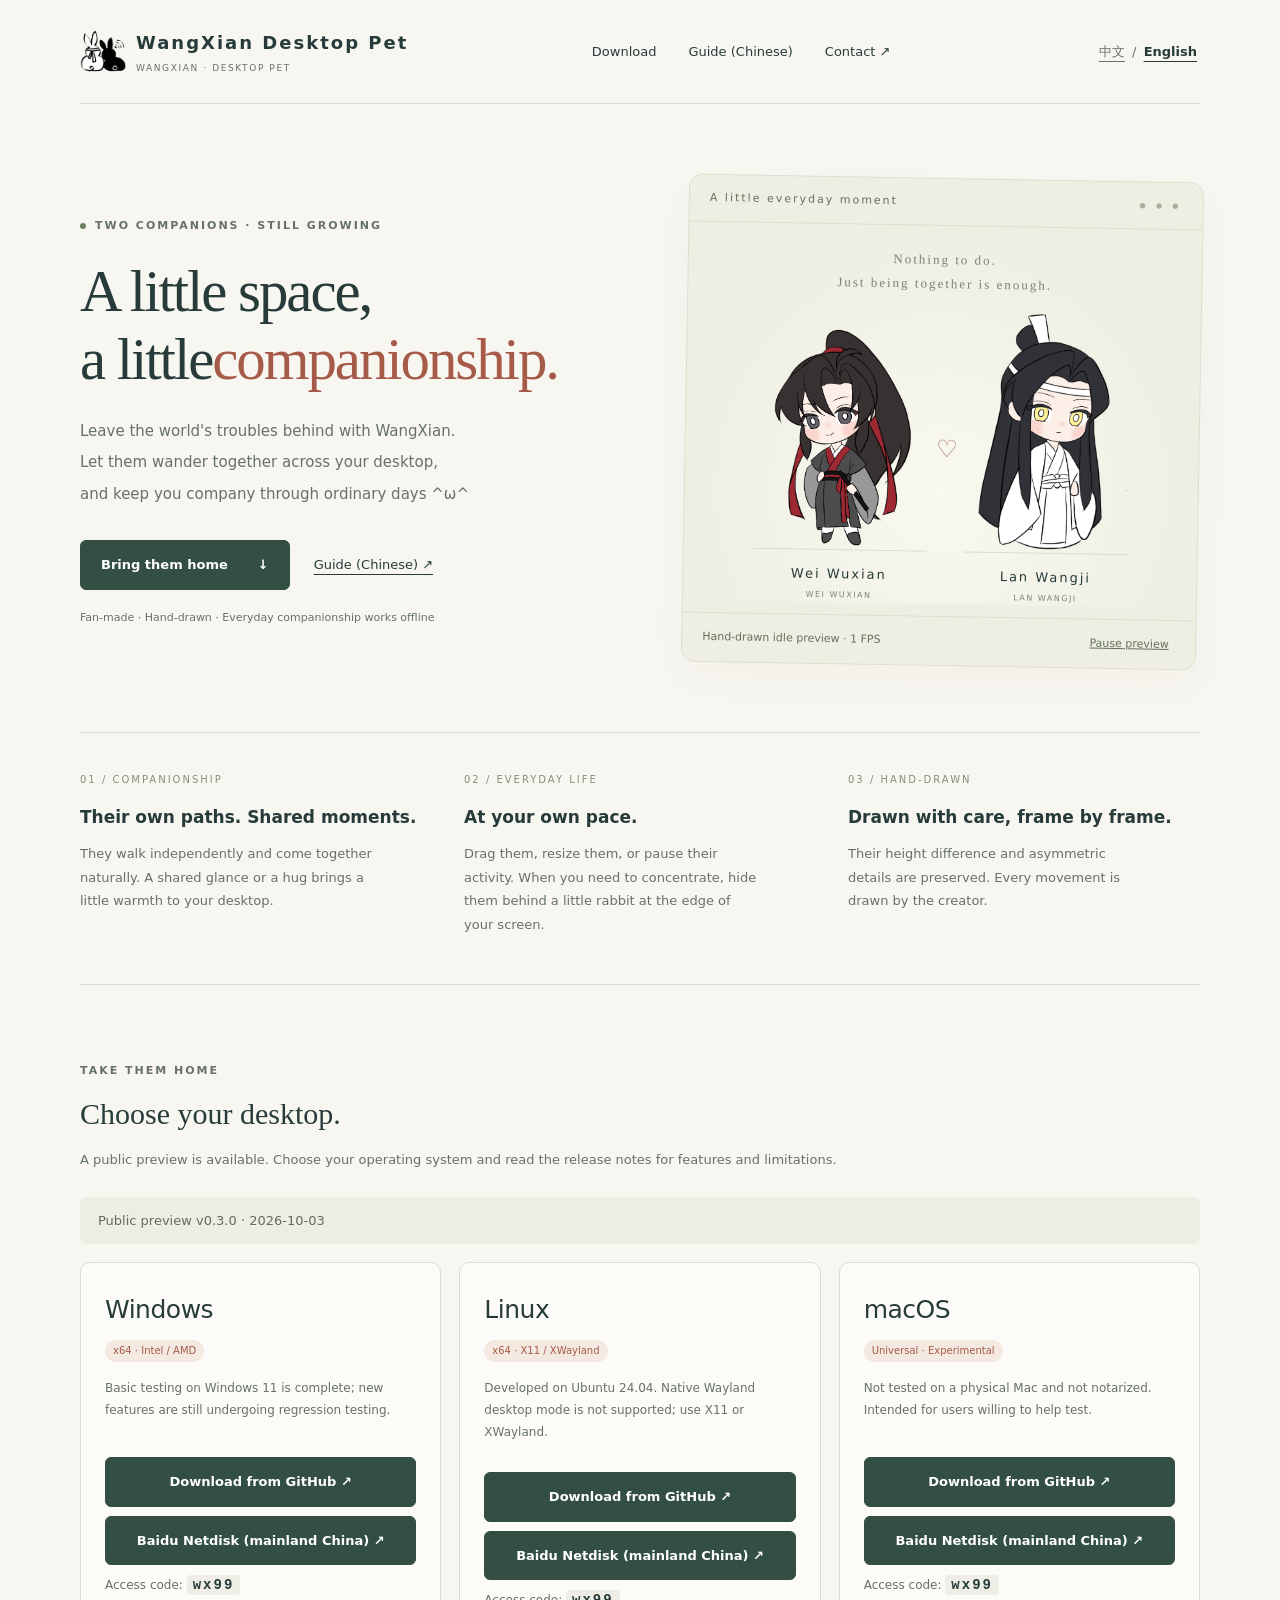
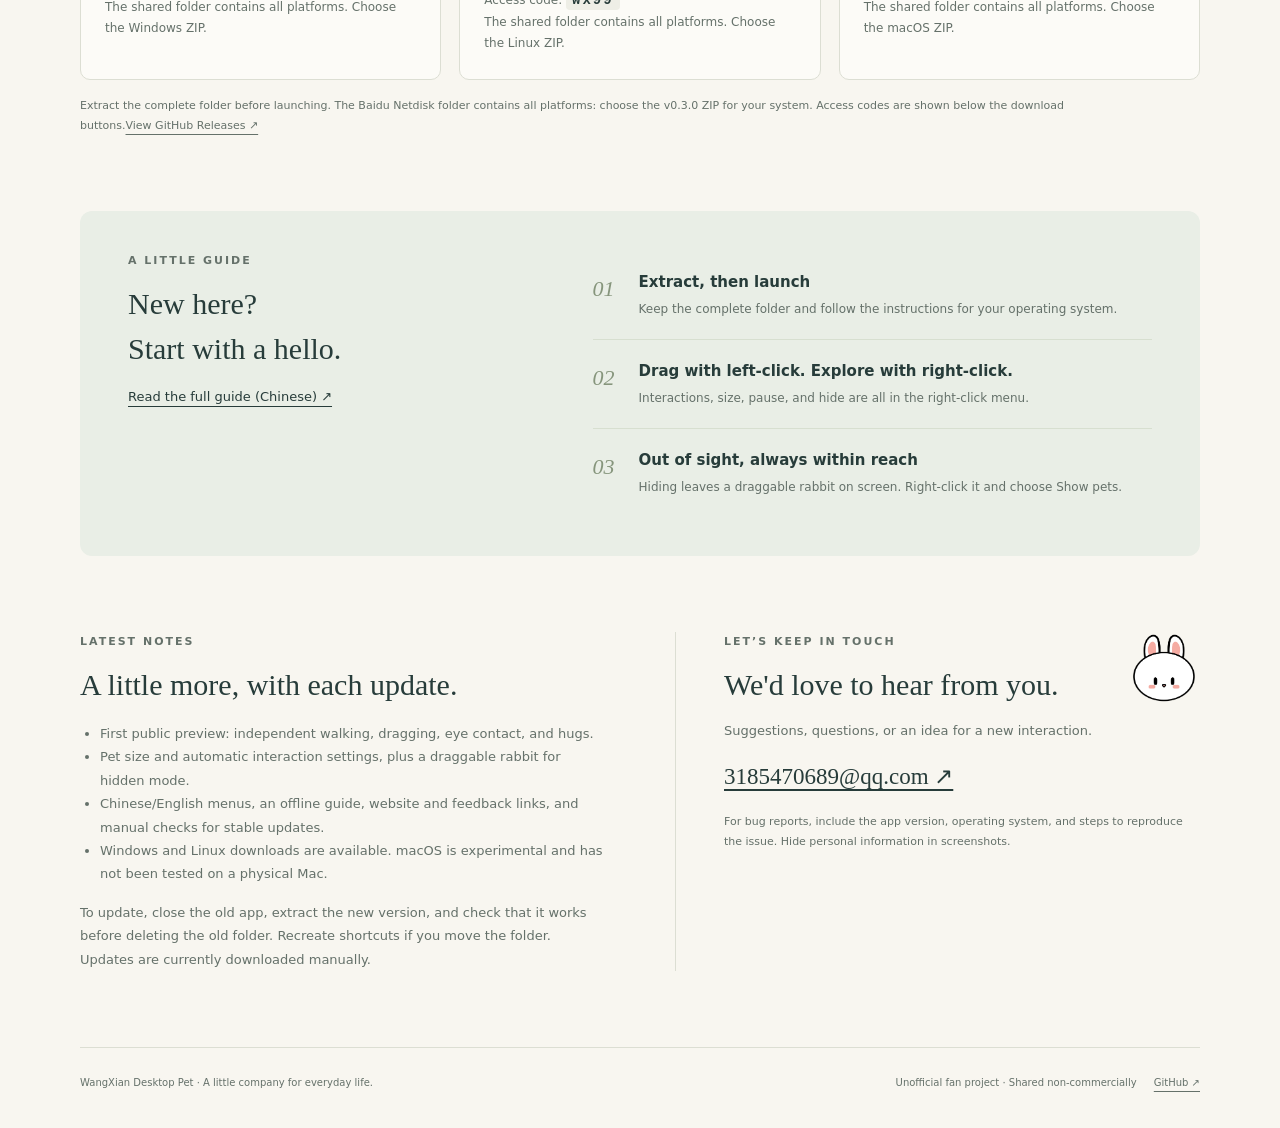
==== website/en.html @ 224c9ecf "Add english version of the index page" ====
<!doctype html>
<html lang="en">
    <head>
        <meta charset="utf-8">
        <meta name="viewport" content="width=device-width,initial-scale=1">
        <meta name="description" content="Hand-drawn Wei Wuxian and Lan Wangji companions for your desktop. Downloads, guides, and release information.">
        <meta name="theme-color" content="#f8f6f0">
        <title>WangXian Desktop Pet · A little corner of everyday life</title>
        <link rel="icon" href="images/icon.png">
        <link rel="stylesheet" href="style.css">
        <script src="language.js"></script>
    </head>
<body>
    <a class="skip" href="#main">Skip to content</a>
    <header class="top"><a class="brand" href="./">
        <img src="images/icon.png" width="40" height="40" alt="">
        <span>WangXian Desktop Pet<small>WANGXIAN · DESKTOP PET</small></span></a>
        <nav aria-label="Main navigation">
            <a href="#download">Download</a>
            <a href="guide.html">Guide (Chinese)</a>
            <a href="#contact">Contact <span aria-hidden="true">↗</span></a>
        </nav>
        <div class="language-switch" aria-label="Language"><a href="index.html?lang=zh" lang="zh-CN" data-language="zh">中文</a><span aria-hidden="true"> / </span><a href="en.html?lang=en" lang="en" data-language="en">English</a></div>
    </header>
<main id="main">
    <section class="hero">
        <div class="intro">
            <div class="eyebrow"><span class="dot"></span> TWO COMPANIONS · STILL GROWING</div>
            <h1>A little space,<br>a little<span class="accent">companionship.</span></h1>
            <p class="lead">Leave the world's troubles behind with WangXian.<br>Let them wander together across your desktop,<br>and keep you company through ordinary days ^ω^</p>
            <div class="actions">
                <a class="button primary" href="#download">Bring them home <span aria-hidden="true">↓</span></a>
                <a class="textlink" href="guide.html">Guide (Chinese) ↗</a>
            </div>
            <p class="fine">Fan-made · Hand-drawn · Everyday companionship works offline</p>
    </div>
<div class="scene"><div class="scene-top"><span>A little everyday moment</span><span class="scene-dots" aria-hidden="true">● ● ●</span></div><div class="scene-content"><p class="scene-note">Nothing to do.<br>Just being together is enough.</p><div class="pets" aria-label="Hand-drawn idle preview of Wei Wuxian and Lan Wangji, one frame per second"><figure><div class="frames"><img class="first" src="images/wwx-1.png" alt="Wei Wuxian" width="517" height="713"><img class="second" src="images/wwx-2.png" alt="" width="517" height="713" aria-hidden="true"></div><figcaption>Wei Wuxian<span>WEI WUXIAN</span></figcaption></figure><span class="pet-heart" aria-hidden="true">♡</span><figure><div class="frames"><img class="first" src="images/lwj-1.png" alt="Lan Wangji" width="487" height="713"><img class="second" src="images/lwj-2.png" alt="" width="487" height="713" aria-hidden="true"></div><figcaption>Lan Wangji<span>LAN WANGJI</span></figcaption></figure></div></div><div class="scene-bottom"><span>Hand-drawn idle preview · 1 FPS</span><button id="motion" type="button" hidden aria-pressed="false">Pause preview</button></div></div></section>
<section class="moments" aria-label="Pet features"><article><span class="number">01 / COMPANIONSHIP</span><h2>Their own paths. Shared moments.</h2><p>They walk independently and come together naturally. A shared glance or a hug brings a little warmth to your desktop.</p></article><article><span class="number">02 / EVERYDAY LIFE</span><h2>At your own pace.</h2><p>Drag them, resize them, or pause their activity. When you need to concentrate, hide them behind a little rabbit at the edge of your screen.</p></article><article><span class="number">03 / HAND-DRAWN</span><h2>Drawn with care, frame by frame.</h2><p>Their height difference and asymmetric details are preserved. Every movement is drawn by the creator.</p></article></section>
<section class="downloads" id="download"><div class="section-heading"><div class="eyebrow">TAKE THEM HOME</div><h2>Choose your desktop.</h2><p>A public preview is available. Choose your operating system and read the release notes for features and limitations.</p></div><div class="release-note">Public preview v0.3.0 · 2026-10-03</div><div class="platforms"><article class="platform"><h3 class="os">Windows</h3><span class="tag">x64 · Intel / AMD</span><p>Basic testing on Windows 11 is complete; new features are still undergoing regression testing.</p><a class="button primary" href="https://github.com/TofuPudding-w/wx_desktop_pet/releases/download/v0.3.0/CPPet-v0.3.0-Windows-x64.zip">Download from GitHub ↗</a><a class="button primary" href="https://pan.baidu.com/s/14T8eeQBAOt8i5yLyN1kIDw?pwd=wx99">Baidu Netdisk (mainland China) ↗</a><div class="mirror-details">Access code: <strong>wx99</strong><br>The shared folder contains all platforms. Choose the Windows ZIP.</div></article><article class="platform"><h3 class="os">Linux</h3><span class="tag">x64 · X11 / XWayland</span><p>Developed on Ubuntu 24.04. Native Wayland desktop mode is not supported; use X11 or XWayland.</p><a class="button primary" href="https://github.com/TofuPudding-w/wx_desktop_pet/releases/download/v0.3.0/CPPet-v0.3.0-Linux-x64.zip">Download from GitHub ↗</a><a class="button primary" href="https://pan.baidu.com/s/14T8eeQBAOt8i5yLyN1kIDw?pwd=wx99">Baidu Netdisk (mainland China) ↗</a><div class="mirror-details">Access code: <strong>wx99</strong><br>The shared folder contains all platforms. Choose the Linux ZIP.</div></article><article class="platform"><h3 class="os">macOS</h3><span class="tag">Universal · Experimental</span><p>Not tested on a physical Mac and not notarized. Intended for users willing to help test.</p><a class="button primary" href="https://github.com/TofuPudding-w/wx_desktop_pet/releases/download/v0.3.0/CPPet-v0.3.0-macOS-Universal-EXPERIMENTAL.zip">Download from GitHub ↗</a><a class="button primary" href="https://pan.baidu.com/s/14T8eeQBAOt8i5yLyN1kIDw?pwd=wx99">Baidu Netdisk (mainland China) ↗</a><div class="mirror-details">Access code: <strong>wx99</strong><br>The shared folder contains all platforms. Choose the macOS ZIP.</div></article></div><p class="download-note">Extract the complete folder before launching. The Baidu Netdisk folder contains all platforms: choose the v0.3.0 ZIP for your system. Access codes are shown below the download buttons.<a href="https://github.com/TofuPudding-w/wx_desktop_pet/releases">View GitHub Releases ↗</a></p></section>
<section class="guide-block"><div><div class="eyebrow">A LITTLE GUIDE</div><h2>New here?<br>Start with a hello.</h2><a class="textlink" href="guide.html">Read the full guide (Chinese) ↗</a></div><ol><li><span>01</span><div><h3>Extract, then launch</h3><p>Keep the complete folder and follow the instructions for your operating system.</p></div></li><li><span>02</span><div><h3>Drag with left-click. Explore with right-click.</h3><p>Interactions, size, pause, and hide are all in the right-click menu.</p></div></li><li><span>03</span><div><h3>Out of sight, always within reach</h3><p>Hiding leaves a draggable rabbit on screen. Right-click it and choose Show pets.</p></div></li></ol></section>
<section class="bottom-grid"><div class="updates"><div class="eyebrow">LATEST NOTES</div><h2>A little more, with each update.</h2><ul><li>First public preview: independent walking, dragging, eye contact, and hugs.</li><li>Pet size and automatic interaction settings, plus a draggable rabbit for hidden mode.</li><li>Chinese/English menus, an offline guide, website and feedback links, and manual checks for stable updates.</li><li>Windows and Linux downloads are available. macOS is experimental and has not been tested on a physical Mac.</li></ul><p>To update, close the old app, extract the new version, and check that it works before deleting the old folder. Recreate shortcuts if you move the folder. Updates are currently downloaded manually.</p></div><div class="contact" id="contact"><img src="images/hiding_icon.png" width="72" height="72" alt="Little rabbit"><div class="eyebrow">LET’S KEEP IN TOUCH</div><h2>We'd love to hear from you.</h2><p>Suggestions, questions, or an idea for a new interaction.</p><a class="email" href="mailto:3185470689@qq.com">3185470689@qq.com ↗</a><p class="fine">For bug reports, include the app version, operating system, and steps to reproduce the issue. Hide personal information in screenshots.</p></div></section></main>
<footer><span>WangXian Desktop Pet · A little company for everyday life.</span><span>Unofficial fan project · Shared non-commercially <a href="https://github.com/TofuPudding-w/wx_desktop_pet">GitHub ↗</a></span></footer><script src="site.js" defer></script></body></html>
---- website/style.css ----
@charset "UTF-8";
:root{--paper:#f8f6f0;--ink:#273c3a;--muted:#65716a;--line:#dcded3;--green:#334e43;--red:#a65b49}*{box-sizing:border-box}html{scroll-behavior:smooth;scroll-padding-top:24px}body{margin:0;background:var(--paper);color:var(--ink);font:15px/1.8 system-ui,-apple-system,"Microsoft YaHei",sans-serif}a{color:inherit;text-underline-offset:5px}button{font:inherit}a,button{-webkit-tap-highlight-color:transparent}a:focus-visible,button:focus-visible,summary:focus-visible{outline:3px solid var(--red);outline-offset:5px}.skip{position:absolute;top:-100px;padding:10px;background:white;z-index:10}.skip:focus{top:5px}.top,main,footer{max-width:1120px;margin:auto}.top{height:104px;display:flex;align-items:center;justify-content:space-between;border-bottom:1px solid var(--line)}.brand{display:flex;gap:10px;align-items:center;text-decoration:none;font-weight:700;font-size:18px;letter-spacing:2px}.brand small{display:block;font-size:9px;letter-spacing:1.6px;font-weight:500;color:var(--muted)}.brand img{object-fit:contain;width:46px;height:46px}nav{display:flex;gap:32px;font-size:13px}nav a{text-decoration:none}.hero{display:grid;grid-template-columns:1.06fr 1fr;gap:60px;align-items:center;padding:74px 0 66px}.eyebrow{font-size:11px;letter-spacing:2px;font-weight:650;color:var(--muted);display:flex;gap:9px;align-items:center}.dot{width:6px;height:6px;background:#6d8160;border-radius:50%}h1,h2,h3,p{margin:0}h1{font-family:"Noto Serif CJK SC","Songti SC",SimSun,serif;font-weight:500;font-size:clamp(36px,4.6vw,60px);line-height:1.35;letter-spacing:2px;margin:22px 0}.accent{color:var(--red)}.lead{color:var(--muted);line-height:2.1;font-size:15px}.actions{display:flex;align-items:center;gap:24px;margin:30px 0 18px}.button{display:flex;justify-content:center;align-items:center;gap:30px;padding:12px 20px;border-radius:6px;border:1px solid var(--line);text-decoration:none;font-size:13px;font-weight:600}.primary{background:var(--green);color:#fff;border-color:var(--green)}.primary:hover{background:#446353}.textlink{font-size:13px}.fine{font-size:11px;color:var(--muted)}.scene{background:#eeeee3;border:1px solid #dedfce;border-radius:14px;overflow:hidden;box-shadow:0 16px 40px #34452b08;transform:rotate(1deg)}.scene-top,.scene-bottom{display:flex;align-items:center;justify-content:space-between;padding:13px 20px;font-size:11px;color:#64725e}.scene-top{border-bottom:1px solid #dedfce;letter-spacing:2px}.scene-dots{font-size:7px;letter-spacing:4px;color:#a6af98}.scene-content{padding:22px 20px 0;background:radial-gradient(ellipse at 50% 70%,#f9f9f0 0%,transparent 70%)}.scene-note{text-align:center;font-family:SimSun,serif;color:#798370;font-size:13px;line-height:1.9;letter-spacing:2px}.pets{display:flex;justify-content:center;align-items:center;gap:8px;margin:14px auto 12px}.pets figure{margin:0;min-width:0}.frames{position:relative;height:240px}.frames img{display:block;height:100%;width:auto;max-width:none}.frames .second{position:absolute;inset:0;opacity:0;animation:second 2s steps(1,end) infinite}.frames .first{animation:first 2s steps(1,end) infinite}.pets figcaption{text-align:center;font-size:13px;letter-spacing:2px;border-top:1px solid #d9decd;padding-top:12px}.pets figcaption span{display:block;font-size:8px;letter-spacing:1.5px;color:#7c8575;margin-top:2px}.pet-heart{align-self:center;color:#ad7968;font-size:24px;padding-bottom:15px}.scene-bottom{border-top:1px solid #dedfce}.scene-bottom button{background:transparent;border:0;color:inherit;text-decoration:underline;cursor:pointer;font-size:11px}@keyframes first{0%,100%{opacity:1}50%{opacity:0}}@keyframes second{0%,100%{opacity:0}50%{opacity:1}}.paused .frames img{animation-play-state:paused}.moments{display:grid;grid-template-columns:repeat(3,1fr);gap:32px;padding:32px 0 48px;border-top:1px solid var(--line);border-bottom:1px solid var(--line)}.number{font-size:10px;letter-spacing:2px;color:#869079}.moments h2{font-size:17px;font-weight:550;margin:10px 0}.moments p{font-size:13px;color:var(--muted);max-width:295px}.downloads{padding:76px 0}.section-heading h2,.guide-block h2,.bottom-grid h2{font-size:30px;font-family:"Noto Serif CJK SC",SimSun,serif;font-weight:500;line-height:1.5;margin:10px 0 12px}.section-heading p{font-size:13px;color:var(--muted)}.release-note{display:flex;gap:14px;align-items:center;background:#eeede4;padding:12px 18px;border-radius:6px;margin:26px 0 18px;font-size:13px;color:#636d5c}.platforms{display:grid;grid-template-columns:repeat(3,1fr);gap:18px}.platform{border:1px solid var(--line);border-radius:10px;padding:24px;background:#fcfbf7;display:flex;flex-direction:column}.platform .os{font-size:25px;font-weight:500;letter-spacing:-.5px}.platform .tag{font-size:10px;color:var(--red);background:#f4e9e1;align-self:flex-start;padding:2px 8px;border-radius:20px;margin:8px 0}.platform p{color:var(--muted);font-size:12px;min-height:50px;margin:8px 0 20px}.platform .button{margin-top:9px}.unavailable{color:#737b70;background:#eeeee6;cursor:default}.download-note{font-size:11px;color:var(--muted);margin-top:16px}.download-note a{white-space:nowrap}.guide-block{display:grid;grid-template-columns:1fr 1.4fr;gap:65px;padding:40px 48px;background:#e9eee6;border-radius:12px}.guide-block ol{padding:0;margin:0;list-style:none}.guide-block li{display:flex;gap:24px;padding:18px 0;border-bottom:1px solid #d7dfd0}.guide-block li:last-child{border:0}.guide-block li>span{font-family:Georgia,serif;font-style:italic;color:#86957c;font-size:22px}.guide-block h3{font-size:15px;font-weight:550}.guide-block p{font-size:12px;color:var(--muted);margin-top:3px}.bottom-grid{display:grid;grid-template-columns:1fr 1fr;gap:70px;padding:76px 0}.bottom-grid p,.bottom-grid li{font-size:13px;color:var(--muted)}.updates ul{padding-left:20px}.contact{border-left:1px solid var(--line);padding-left:48px;position:relative}.contact img{float:right;object-fit:contain}.email{display:inline-block;margin:14px 0;font-family:Georgia,serif;font-size:23px}.contact .fine{font-size:11px}footer{padding:26px 0 36px;display:flex;justify-content:space-between;border-top:1px solid var(--line);font-size:10px;color:var(--muted)}footer a{margin-left:14px}@media(min-width:1500px){.hero{padding-top:90px;padding-bottom:86px}}@media(max-width:1190px){.top,main,footer{margin-left:32px;margin-right:32px}.hero{gap:30px}.frames{height:210px}.actions{gap:14px}}@media(max-width:760px){.top,main,footer{margin-left:20px;margin-right:20px}.top{height:86px}.brand{font-size:16px}.brand small{font-size:7px}nav{gap:16px;font-size:12px}nav a:last-child{display:none}.hero{grid-template-columns:1fr;gap:36px;padding:40px 0}h1{font-size:45px}.scene{transform:none;max-width:480px;width:100%;margin:auto}.frames{height:clamp(138px,45vw,210px)}.pets{gap:6px}.pet-heart{font-size:18px}.moments{grid-template-columns:1fr;gap:23px;padding:28px 0}.moments p{max-width:none}.moments h2{margin:5px 0}.downloads{padding:45px 0}.platforms{grid-template-columns:1fr}.platform{padding:22px}.platform p{min-height:0;margin:5px 0 12px}.guide-block{grid-template-columns:1fr;gap:18px;padding:26px}.guide-block h2 br{display:none}.bottom-grid{grid-template-columns:1fr;gap:32px;padding:44px 0}.contact{border-left:0;border-top:1px solid var(--line);padding:30px 0 0}footer{display:block}footer span{display:block;margin:6px 0}}@media(max-width:370px){.actions{flex-wrap:wrap}h1{font-size:39px}}@media(prefers-reduced-motion:reduce){html{scroll-behavior:auto}.frames img{animation:none!important}.frames .second{opacity:0}.frames .first{opacity:1}}

.mirror-details{font-size:12px;color:var(--muted);line-height:1.8;margin-top:10px}.mirror-details strong{font:600 14px ui-monospace,monospace;letter-spacing:2px;color:var(--ink);background:#eeeee6;padding:2px 6px;border-radius:4px}

.language-switch{font-size:13px;white-space:nowrap;margin-left:22px;color:var(--muted)}
.language-switch a{padding:7px 3px;display:inline-block}.language-switch a[aria-current="page"]{color:var(--ink);font-weight:700;text-decoration:underline;text-underline-offset:5px}
html[lang="en"] h1{font-size:clamp(36px,4.6vw,62px);line-height:1.15;letter-spacing:-.035em}
html[lang="en"] .platform .button{white-space:normal;text-align:center}
@media(max-width:760px){.top{height:auto;min-height:100px;flex-wrap:wrap;padding-top:16px;padding-bottom:12px;gap:10px}.top nav{margin-left:auto}.language-switch{flex-basis:100%;margin:0;text-align:right}html[lang="en"] .brand{font-size:14px}html[lang="en"] .section-heading h2{font-size:30px}}
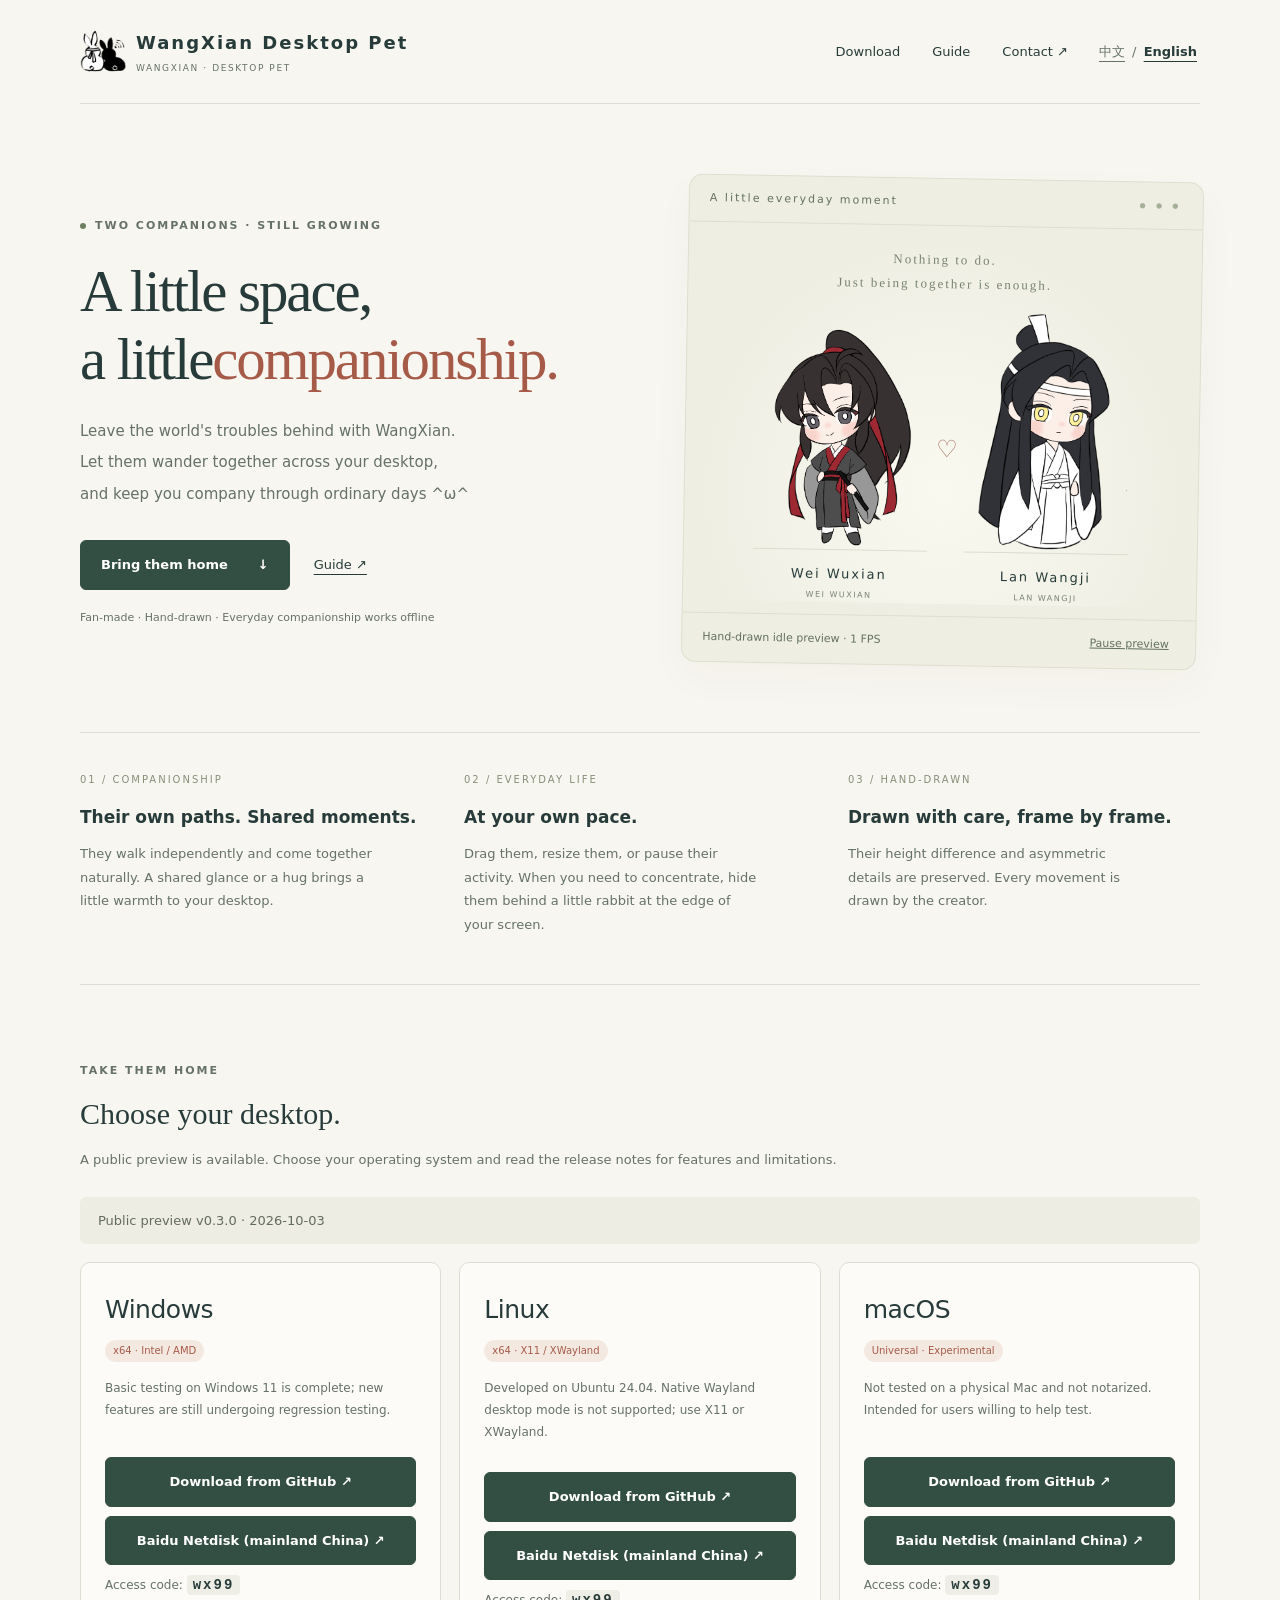
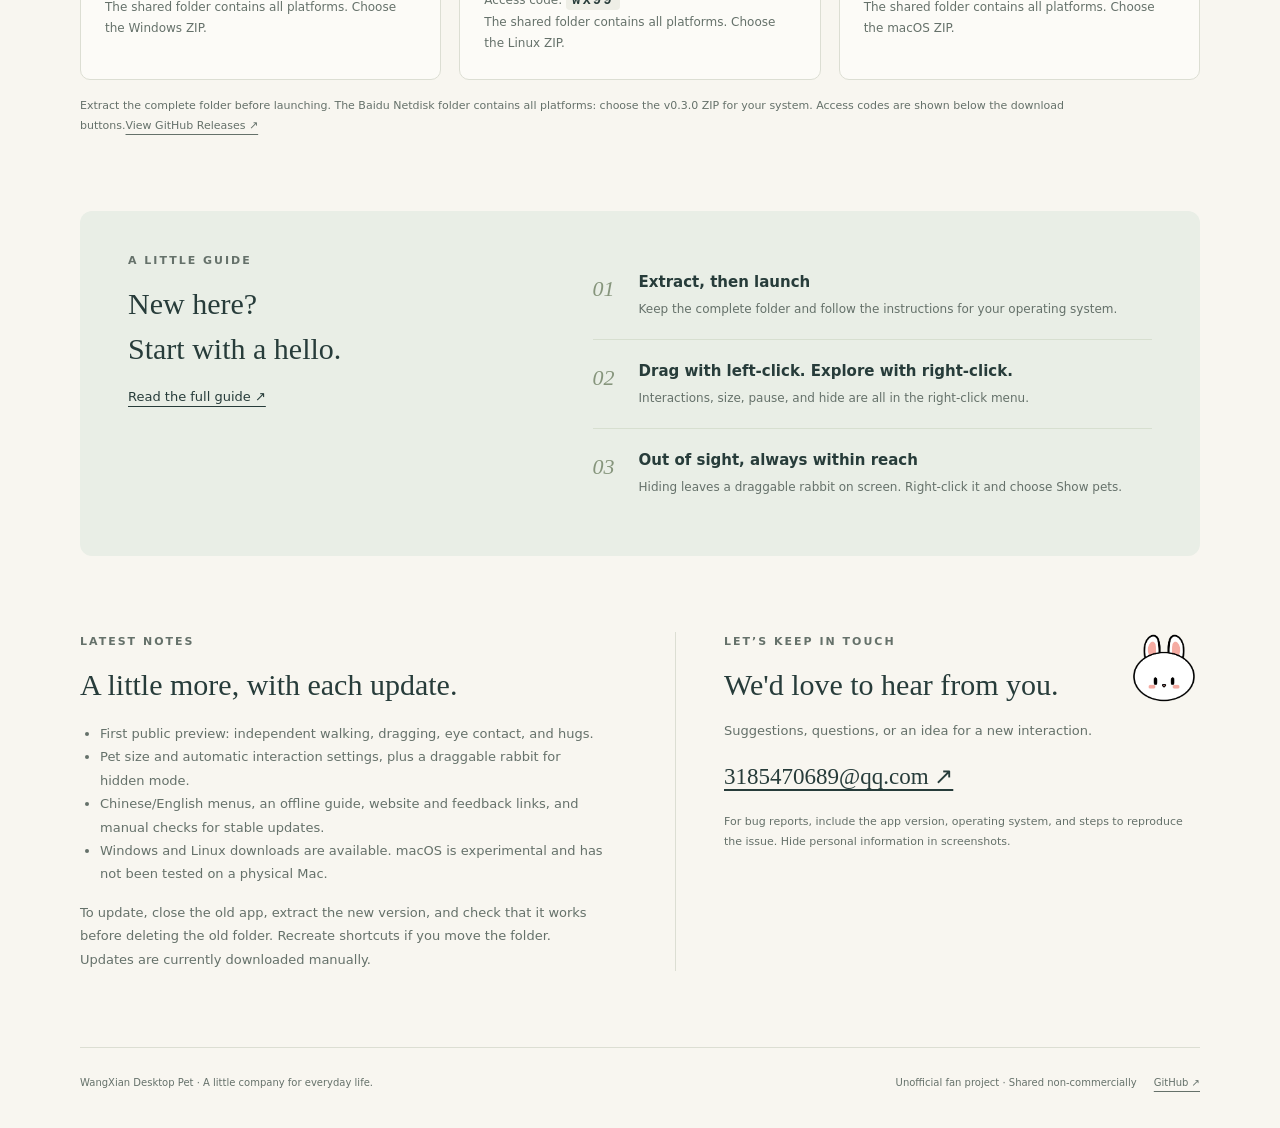
==== commit e73a9083: "Add english guide" ====
--- a/website/en.html
+++ b/website/en.html
@@ -17,7 +17,7 @@
         <span>WangXian Desktop Pet<small>WANGXIAN · DESKTOP PET</small></span></a>
         <nav aria-label="Main navigation">
             <a href="#download">Download</a>
-            <a href="guide.html">Guide (Chinese)</a>
+            <a href="guide-en.html">Guide</a>
             <a href="#contact">Contact <span aria-hidden="true">↗</span></a>
         </nav>
         <div class="language-switch" aria-label="Language"><a href="index.html?lang=zh" lang="zh-CN" data-language="zh">中文</a><span aria-hidden="true"> / </span><a href="en.html?lang=en" lang="en" data-language="en">English</a></div>
@@ -30,13 +30,13 @@
             <p class="lead">Leave the world's troubles behind with WangXian.<br>Let them wander together across your desktop,<br>and keep you company through ordinary days ^ω^</p>
             <div class="actions">
                 <a class="button primary" href="#download">Bring them home <span aria-hidden="true">↓</span></a>
-                <a class="textlink" href="guide.html">Guide (Chinese) ↗</a>
+                <a class="textlink" href="guide-en.html">Guide ↗</a>
             </div>
             <p class="fine">Fan-made · Hand-drawn · Everyday companionship works offline</p>
     </div>
 <div class="scene"><div class="scene-top"><span>A little everyday moment</span><span class="scene-dots" aria-hidden="true">● ● ●</span></div><div class="scene-content"><p class="scene-note">Nothing to do.<br>Just being together is enough.</p><div class="pets" aria-label="Hand-drawn idle preview of Wei Wuxian and Lan Wangji, one frame per second"><figure><div class="frames"><img class="first" src="images/wwx-1.png" alt="Wei Wuxian" width="517" height="713"><img class="second" src="images/wwx-2.png" alt="" width="517" height="713" aria-hidden="true"></div><figcaption>Wei Wuxian<span>WEI WUXIAN</span></figcaption></figure><span class="pet-heart" aria-hidden="true">♡</span><figure><div class="frames"><img class="first" src="images/lwj-1.png" alt="Lan Wangji" width="487" height="713"><img class="second" src="images/lwj-2.png" alt="" width="487" height="713" aria-hidden="true"></div><figcaption>Lan Wangji<span>LAN WANGJI</span></figcaption></figure></div></div><div class="scene-bottom"><span>Hand-drawn idle preview · 1 FPS</span><button id="motion" type="button" hidden aria-pressed="false">Pause preview</button></div></div></section>
 <section class="moments" aria-label="Pet features"><article><span class="number">01 / COMPANIONSHIP</span><h2>Their own paths. Shared moments.</h2><p>They walk independently and come together naturally. A shared glance or a hug brings a little warmth to your desktop.</p></article><article><span class="number">02 / EVERYDAY LIFE</span><h2>At your own pace.</h2><p>Drag them, resize them, or pause their activity. When you need to concentrate, hide them behind a little rabbit at the edge of your screen.</p></article><article><span class="number">03 / HAND-DRAWN</span><h2>Drawn with care, frame by frame.</h2><p>Their height difference and asymmetric details are preserved. Every movement is drawn by the creator.</p></article></section>
 <section class="downloads" id="download"><div class="section-heading"><div class="eyebrow">TAKE THEM HOME</div><h2>Choose your desktop.</h2><p>A public preview is available. Choose your operating system and read the release notes for features and limitations.</p></div><div class="release-note">Public preview v0.3.0 · 2026-10-03</div><div class="platforms"><article class="platform"><h3 class="os">Windows</h3><span class="tag">x64 · Intel / AMD</span><p>Basic testing on Windows 11 is complete; new features are still undergoing regression testing.</p><a class="button primary" href="https://github.com/TofuPudding-w/wx_desktop_pet/releases/download/v0.3.0/CPPet-v0.3.0-Windows-x64.zip">Download from GitHub ↗</a><a class="button primary" href="https://pan.baidu.com/s/14T8eeQBAOt8i5yLyN1kIDw?pwd=wx99">Baidu Netdisk (mainland China) ↗</a><div class="mirror-details">Access code: <strong>wx99</strong><br>The shared folder contains all platforms. Choose the Windows ZIP.</div></article><article class="platform"><h3 class="os">Linux</h3><span class="tag">x64 · X11 / XWayland</span><p>Developed on Ubuntu 24.04. Native Wayland desktop mode is not supported; use X11 or XWayland.</p><a class="button primary" href="https://github.com/TofuPudding-w/wx_desktop_pet/releases/download/v0.3.0/CPPet-v0.3.0-Linux-x64.zip">Download from GitHub ↗</a><a class="button primary" href="https://pan.baidu.com/s/14T8eeQBAOt8i5yLyN1kIDw?pwd=wx99">Baidu Netdisk (mainland China) ↗</a><div class="mirror-details">Access code: <strong>wx99</strong><br>The shared folder contains all platforms. Choose the Linux ZIP.</div></article><article class="platform"><h3 class="os">macOS</h3><span class="tag">Universal · Experimental</span><p>Not tested on a physical Mac and not notarized. Intended for users willing to help test.</p><a class="button primary" href="https://github.com/TofuPudding-w/wx_desktop_pet/releases/download/v0.3.0/CPPet-v0.3.0-macOS-Universal-EXPERIMENTAL.zip">Download from GitHub ↗</a><a class="button primary" href="https://pan.baidu.com/s/14T8eeQBAOt8i5yLyN1kIDw?pwd=wx99">Baidu Netdisk (mainland China) ↗</a><div class="mirror-details">Access code: <strong>wx99</strong><br>The shared folder contains all platforms. Choose the macOS ZIP.</div></article></div><p class="download-note">Extract the complete folder before launching. The Baidu Netdisk folder contains all platforms: choose the v0.3.0 ZIP for your system. Access codes are shown below the download buttons.<a href="https://github.com/TofuPudding-w/wx_desktop_pet/releases">View GitHub Releases ↗</a></p></section>
-<section class="guide-block"><div><div class="eyebrow">A LITTLE GUIDE</div><h2>New here?<br>Start with a hello.</h2><a class="textlink" href="guide.html">Read the full guide (Chinese) ↗</a></div><ol><li><span>01</span><div><h3>Extract, then launch</h3><p>Keep the complete folder and follow the instructions for your operating system.</p></div></li><li><span>02</span><div><h3>Drag with left-click. Explore with right-click.</h3><p>Interactions, size, pause, and hide are all in the right-click menu.</p></div></li><li><span>03</span><div><h3>Out of sight, always within reach</h3><p>Hiding leaves a draggable rabbit on screen. Right-click it and choose Show pets.</p></div></li></ol></section>
+<section class="guide-block"><div><div class="eyebrow">A LITTLE GUIDE</div><h2>New here?<br>Start with a hello.</h2><a class="textlink" href="guide-en.html">Read the full guide ↗</a></div><ol><li><span>01</span><div><h3>Extract, then launch</h3><p>Keep the complete folder and follow the instructions for your operating system.</p></div></li><li><span>02</span><div><h3>Drag with left-click. Explore with right-click.</h3><p>Interactions, size, pause, and hide are all in the right-click menu.</p></div></li><li><span>03</span><div><h3>Out of sight, always within reach</h3><p>Hiding leaves a draggable rabbit on screen. Right-click it and choose Show pets.</p></div></li></ol></section>
 <section class="bottom-grid"><div class="updates"><div class="eyebrow">LATEST NOTES</div><h2>A little more, with each update.</h2><ul><li>First public preview: independent walking, dragging, eye contact, and hugs.</li><li>Pet size and automatic interaction settings, plus a draggable rabbit for hidden mode.</li><li>Chinese/English menus, an offline guide, website and feedback links, and manual checks for stable updates.</li><li>Windows and Linux downloads are available. macOS is experimental and has not been tested on a physical Mac.</li></ul><p>To update, close the old app, extract the new version, and check that it works before deleting the old folder. Recreate shortcuts if you move the folder. Updates are currently downloaded manually.</p></div><div class="contact" id="contact"><img src="images/hiding_icon.png" width="72" height="72" alt="Little rabbit"><div class="eyebrow">LET’S KEEP IN TOUCH</div><h2>We'd love to hear from you.</h2><p>Suggestions, questions, or an idea for a new interaction.</p><a class="email" href="mailto:3185470689@qq.com">3185470689@qq.com ↗</a><p class="fine">For bug reports, include the app version, operating system, and steps to reproduce the issue. Hide personal information in screenshots.</p></div></section></main>
 <footer><span>WangXian Desktop Pet · A little company for everyday life.</span><span>Unofficial fan project · Shared non-commercially <a href="https://github.com/TofuPudding-w/wx_desktop_pet">GitHub ↗</a></span></footer><script src="site.js" defer></script></body></html>
--- a/website/style.css
+++ b/website/style.css
@@ -8,3 +8,7 @@
 html[lang="en"] h1{font-size:clamp(36px,4.6vw,62px);line-height:1.15;letter-spacing:-.035em}
 html[lang="en"] .platform .button{white-space:normal;text-align:center}
 @media(max-width:760px){.top{height:auto;min-height:100px;flex-wrap:wrap;padding-top:16px;padding-bottom:12px;gap:10px}.top nav{margin-left:auto}.language-switch{flex-basis:100%;margin:0;text-align:right}html[lang="en"] .brand{font-size:14px}html[lang="en"] .section-heading h2{font-size:30px}}
+
+/* Keep navigation and language selection together on the right. */
+.top{justify-content:flex-start}.top nav{margin-left:auto}.language-switch{margin-left:28px}
+@media(max-width:760px){.top nav{gap:16px}.language-switch{margin-left:0}}
